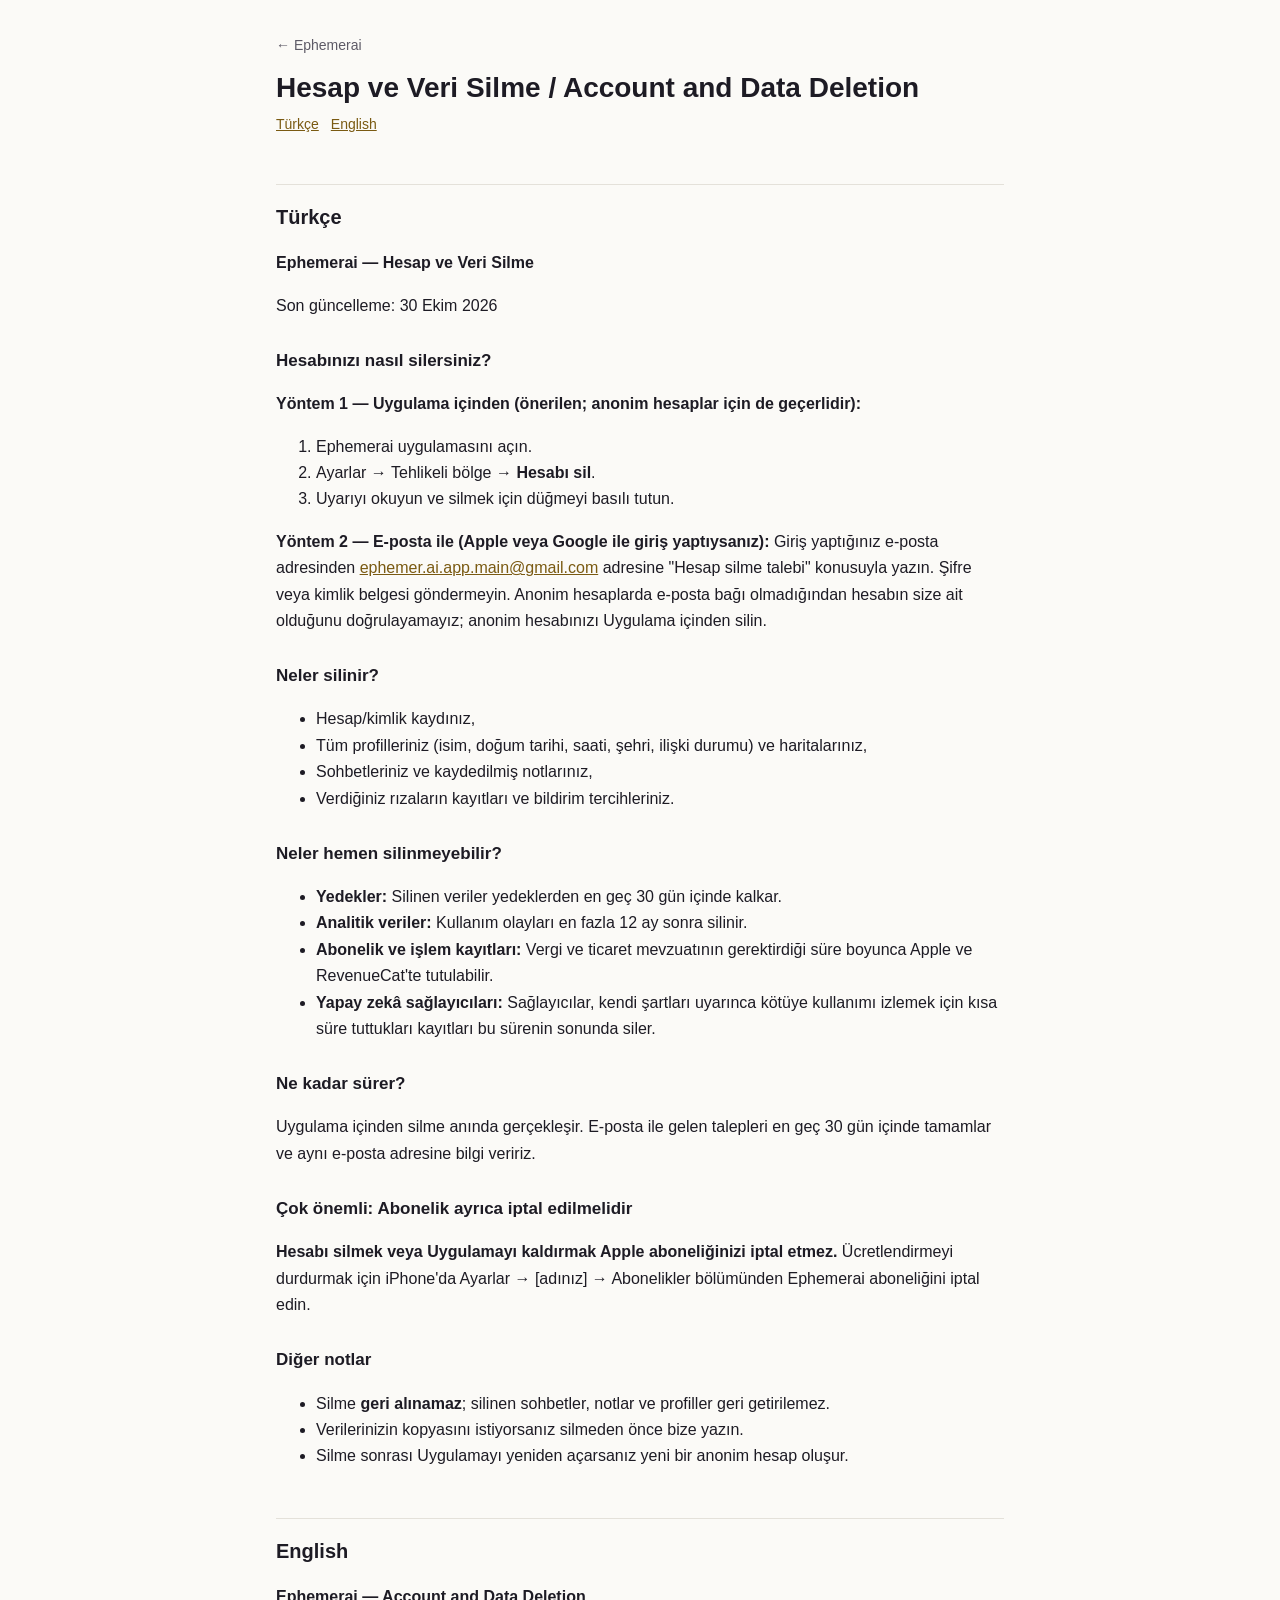
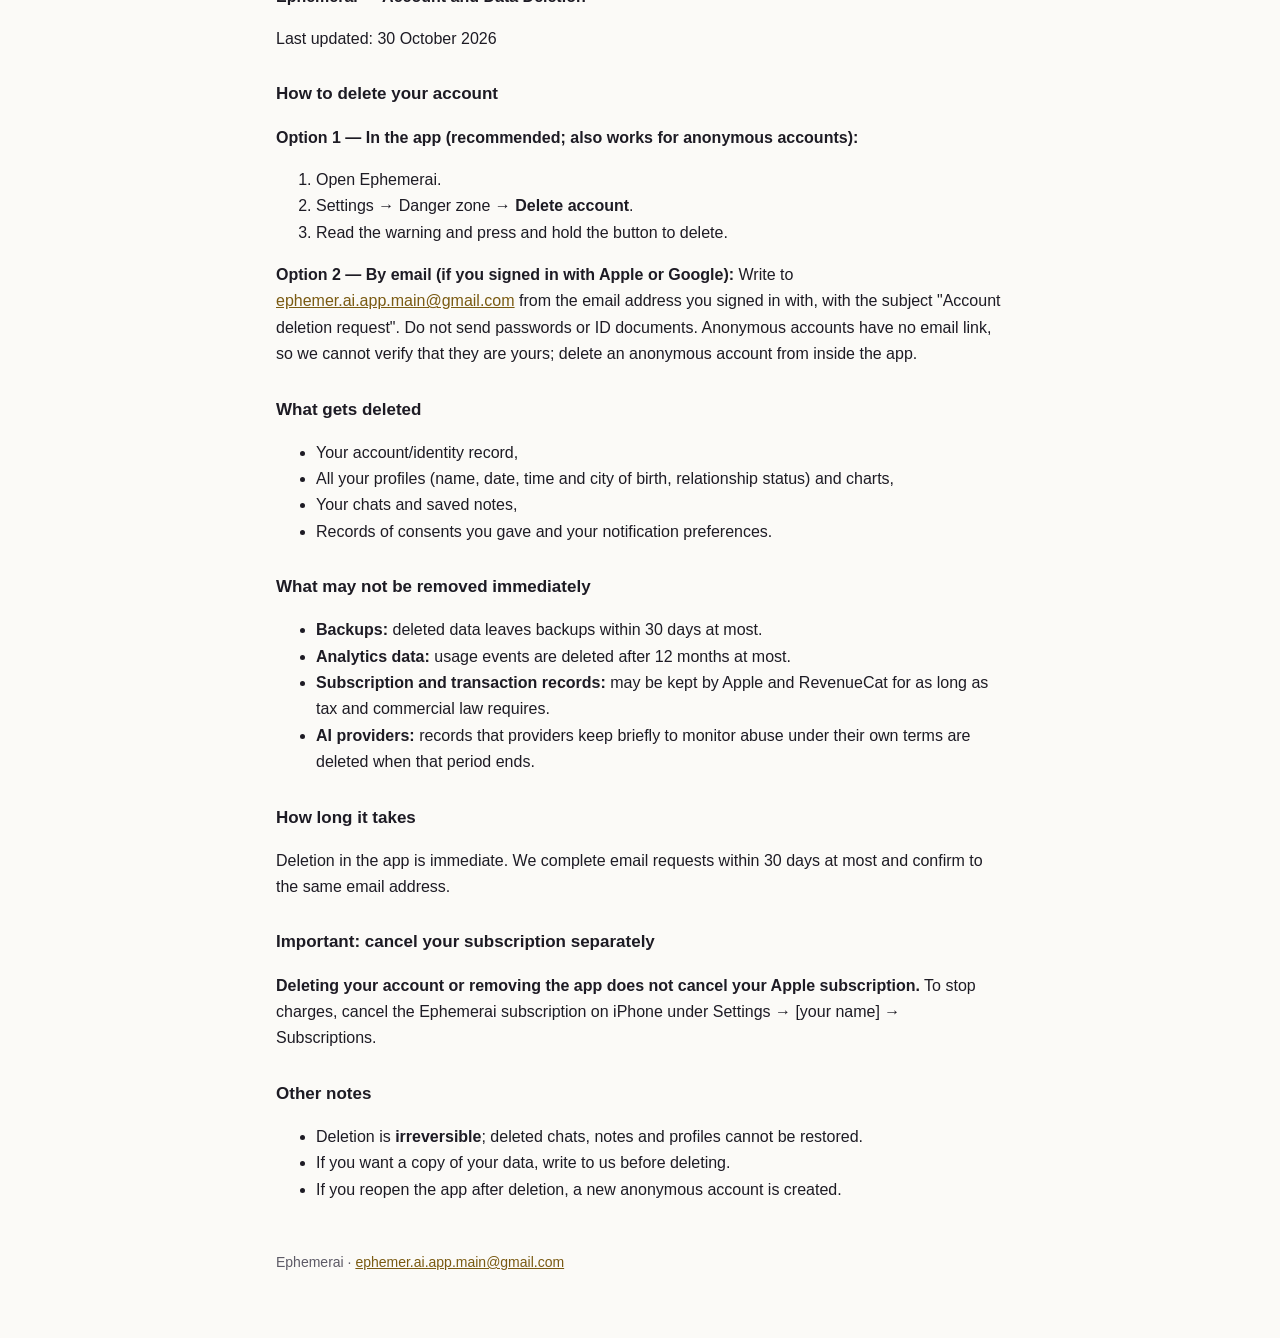
==== delete-account.html @ 2e111392 "Ephemerai legal pages" ====
<!doctype html>
<html lang="tr">
<head>
<meta charset="utf-8">
<meta name="viewport" content="width=device-width, initial-scale=1">
<title>Ephemerai — Account and Data Deletion</title>
<link rel="stylesheet" href="style.css">
</head>
<body>
<main>
<header><a class="home" href="index.html">← Ephemerai</a></header>
<h1>Hesap ve Veri Silme / Account and Data Deletion</h1>
<nav class="lang"><a href="#tr">Türkçe</a><a href="#en">English</a></nav>
<h2 id="tr">Türkçe</h2>
<p><strong>Ephemerai — Hesap ve Veri Silme</strong></p>
<p>Son güncelleme: 30 Ekim 2026</p>
<h3>Hesabınızı nasıl silersiniz?</h3>
<p><strong>Yöntem 1 — Uygulama içinden (önerilen; anonim hesaplar için de geçerlidir):</strong></p>
<ol><li>Ephemerai uygulamasını açın.</li><li>Ayarlar → Tehlikeli bölge → <strong>Hesabı sil</strong>.</li><li>Uyarıyı okuyun ve silmek için düğmeyi basılı tutun.</li></ol>
<p><strong>Yöntem 2 — E-posta ile (Apple veya Google ile giriş yaptıysanız):</strong> Giriş yaptığınız e-posta adresinden <a href="mailto:ephemer.ai.app.main@gmail.com">ephemer.ai.app.main@gmail.com</a> adresine "Hesap silme talebi" konusuyla yazın. Şifre veya kimlik belgesi göndermeyin. Anonim hesaplarda e-posta bağı olmadığından hesabın size ait olduğunu doğrulayamayız; anonim hesabınızı Uygulama içinden silin.</p>
<h3>Neler silinir?</h3>
<ul><li>Hesap/kimlik kaydınız,</li><li>Tüm profilleriniz (isim, doğum tarihi, saati, şehri, ilişki durumu) ve haritalarınız,</li><li>Sohbetleriniz ve kaydedilmiş notlarınız,</li><li>Verdiğiniz rızaların kayıtları ve bildirim tercihleriniz.</li></ul>
<h3>Neler hemen silinmeyebilir?</h3>
<ul><li><strong>Yedekler:</strong> Silinen veriler yedeklerden en geç 30 gün içinde kalkar.</li><li><strong>Analitik veriler:</strong> Kullanım olayları en fazla 12 ay sonra silinir.</li><li><strong>Abonelik ve işlem kayıtları:</strong> Vergi ve ticaret mevzuatının gerektirdiği süre boyunca Apple ve RevenueCat'te tutulabilir.</li><li><strong>Yapay zekâ sağlayıcıları:</strong> Sağlayıcılar, kendi şartları uyarınca kötüye kullanımı izlemek için kısa süre tuttukları kayıtları bu sürenin sonunda siler.</li></ul>
<h3>Ne kadar sürer?</h3>
<p>Uygulama içinden silme anında gerçekleşir. E-posta ile gelen talepleri en geç 30 gün içinde tamamlar ve aynı e-posta adresine bilgi veririz.</p>
<h3>Çok önemli: Abonelik ayrıca iptal edilmelidir</h3>
<p><strong>Hesabı silmek veya Uygulamayı kaldırmak Apple aboneliğinizi iptal etmez.</strong> Ücretlendirmeyi durdurmak için iPhone'da Ayarlar → [adınız] → Abonelikler bölümünden Ephemerai aboneliğini iptal edin.</p>
<h3>Diğer notlar</h3>
<ul><li>Silme <strong>geri alınamaz</strong>; silinen sohbetler, notlar ve profiller geri getirilemez.</li><li>Verilerinizin kopyasını istiyorsanız silmeden önce bize yazın.</li><li>Silme sonrası Uygulamayı yeniden açarsanız yeni bir anonim hesap oluşur.</li></ul>
<h2 id="en" lang="en">English</h2>
<div lang="en">
<p><strong>Ephemerai — Account and Data Deletion</strong></p>
<p>Last updated: 30 October 2026</p>
<h3>How to delete your account</h3>
<p><strong>Option 1 — In the app (recommended; also works for anonymous accounts):</strong></p>
<ol><li>Open Ephemerai.</li><li>Settings → Danger zone → <strong>Delete account</strong>.</li><li>Read the warning and press and hold the button to delete.</li></ol>
<p><strong>Option 2 — By email (if you signed in with Apple or Google):</strong> Write to <a href="mailto:ephemer.ai.app.main@gmail.com">ephemer.ai.app.main@gmail.com</a> from the email address you signed in with, with the subject "Account deletion request". Do not send passwords or ID documents. Anonymous accounts have no email link, so we cannot verify that they are yours; delete an anonymous account from inside the app.</p>
<h3>What gets deleted</h3>
<ul><li>Your account/identity record,</li><li>All your profiles (name, date, time and city of birth, relationship status) and charts,</li><li>Your chats and saved notes,</li><li>Records of consents you gave and your notification preferences.</li></ul>
<h3>What may not be removed immediately</h3>
<ul><li><strong>Backups:</strong> deleted data leaves backups within 30 days at most.</li><li><strong>Analytics data:</strong> usage events are deleted after 12 months at most.</li><li><strong>Subscription and transaction records:</strong> may be kept by Apple and RevenueCat for as long as tax and commercial law requires.</li><li><strong>AI providers:</strong> records that providers keep briefly to monitor abuse under their own terms are deleted when that period ends.</li></ul>
<h3>How long it takes</h3>
<p>Deletion in the app is immediate. We complete email requests within 30 days at most and confirm to the same email address.</p>
<h3>Important: cancel your subscription separately</h3>
<p><strong>Deleting your account or removing the app does not cancel your Apple subscription.</strong> To stop charges, cancel the Ephemerai subscription on iPhone under Settings → [your name] → Subscriptions.</p>
<h3>Other notes</h3>
<ul><li>Deletion is <strong>irreversible</strong>; deleted chats, notes and profiles cannot be restored.</li><li>If you want a copy of your data, write to us before deleting.</li><li>If you reopen the app after deletion, a new anonymous account is created.</li></ul>
</div>
<footer>Ephemerai · <a href="mailto:ephemer.ai.app.main@gmail.com">ephemer.ai.app.main@gmail.com</a></footer>
</main>
</body>
</html>
---- style.css ----
:root{--bg:#fbfaf7;--fg:#1d1b24;--muted:#5d5a66;--line:#e4e1da;--accent:#7a5a12;--card:#ffffff}
@media (prefers-color-scheme:dark){:root{--bg:#0f0e14;--fg:#ece9f2;--muted:#a9a5b4;--line:#2b2934;--accent:#e2c27a;--card:#17161e}}
*{box-sizing:border-box}
body{margin:0;background:var(--bg);color:var(--fg);font:16px/1.65 -apple-system,BlinkMacSystemFont,"Segoe UI",Roboto,sans-serif}
main{max-width:760px;margin:0 auto;padding:32px 16px 64px}
header a.home{color:var(--muted);text-decoration:none;font-size:14px}
h1{font-size:28px;line-height:1.25;margin:12px 0 4px}
h2{font-size:20px;margin:48px 0 8px;padding-top:16px;border-top:1px solid var(--line)}
h3{font-size:17px;margin:28px 0 6px}
p,li{color:var(--fg)} .lang{display:flex;gap:12px;margin:8px 0 24px;font-size:14px}
a{color:var(--accent)} code{font-size:14px}
.tw{overflow-x:auto;margin:12px 0}
table{border-collapse:collapse;width:100%;font-size:14px;background:var(--card)}
th,td{border:1px solid var(--line);padding:8px 10px;text-align:left;vertical-align:top}
th{color:var(--muted);font-weight:600}
.check{padding:12px;border:1px solid var(--line);border-radius:8px;background:var(--card)}
ul.index{list-style:none;padding:0} ul.index li{margin:10px 0}
footer{margin-top:48px;color:var(--muted);font-size:14px}
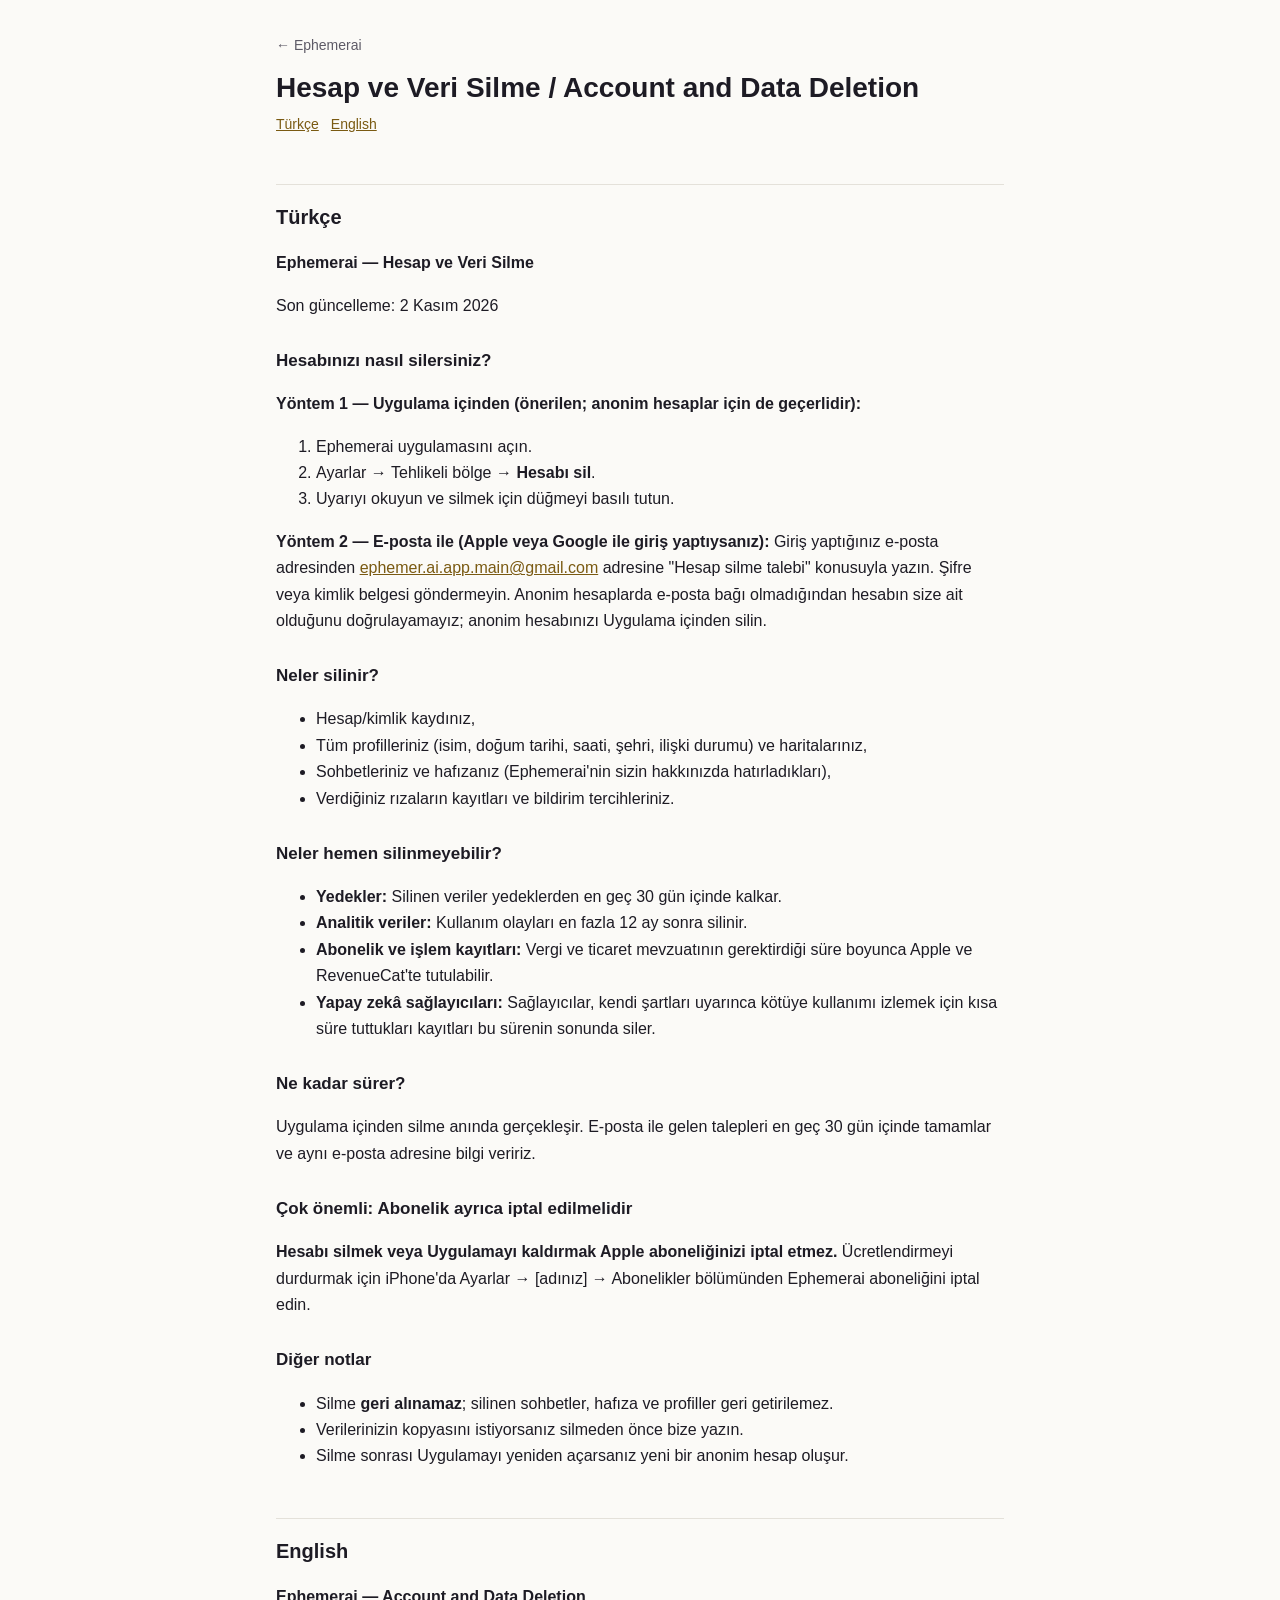
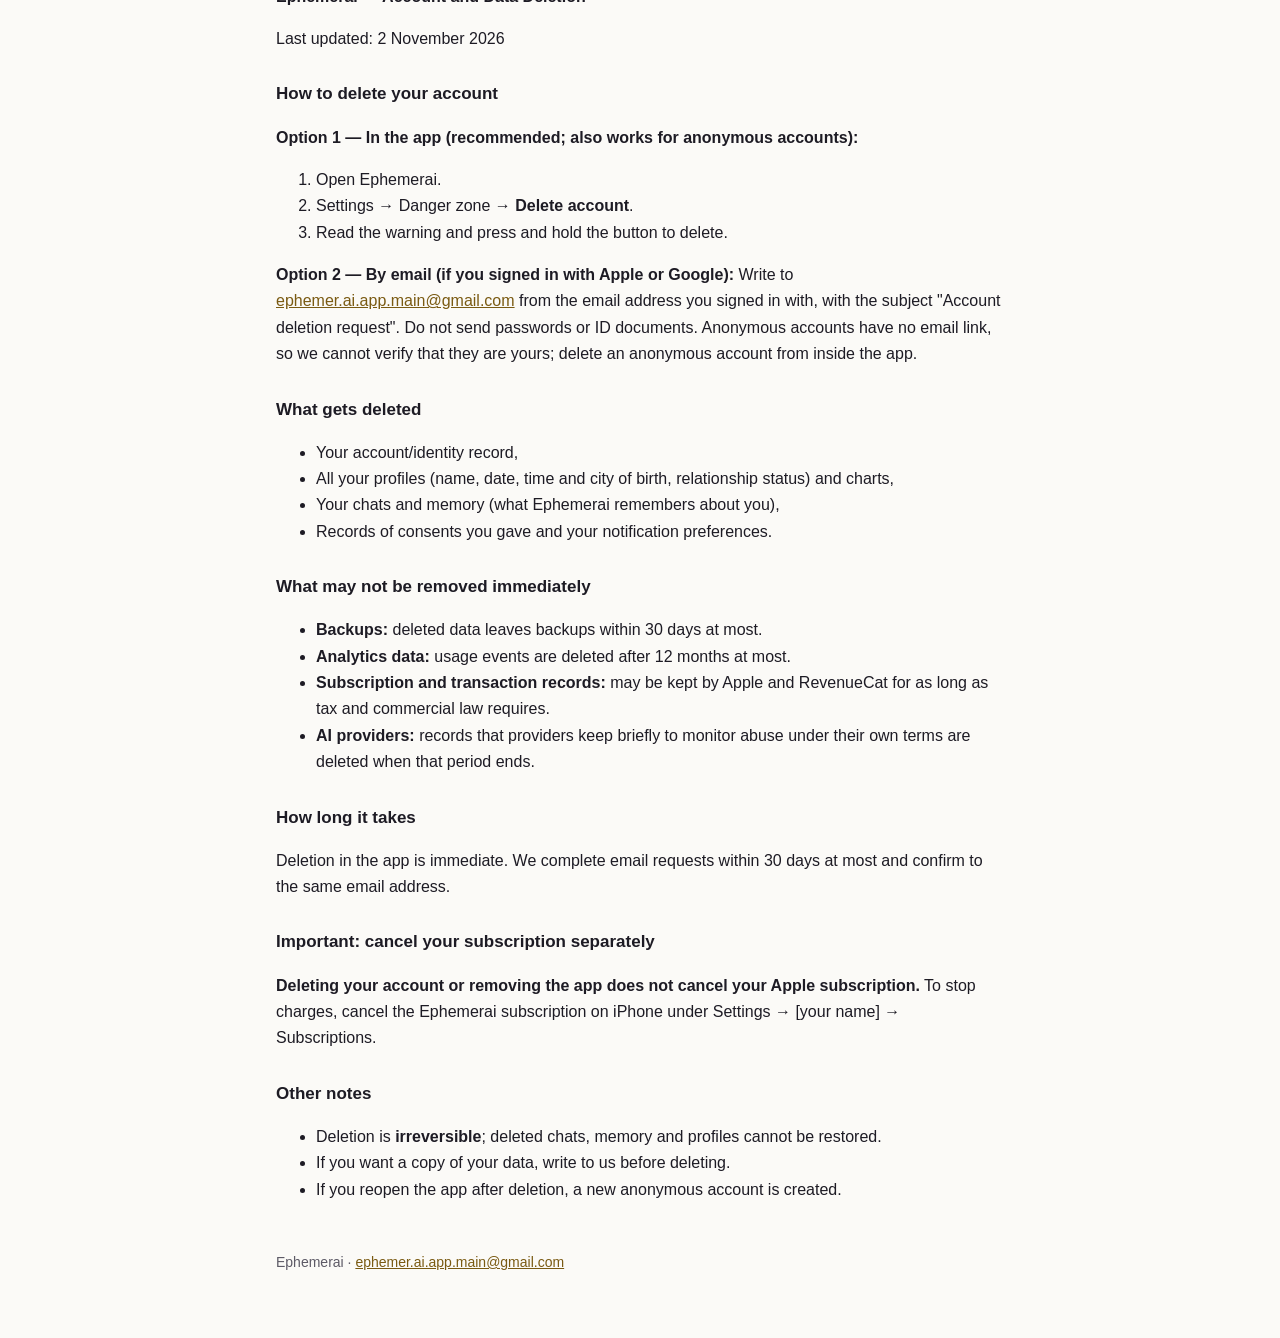
==== commit 5ed5772b: "P4.8: gizlilik, AI izni, hesap silme ve destek metinlerinde notlar -> hafiza; gizlilikte Hafiza para" ====
--- a/delete-account.html
+++ b/delete-account.html
@@ -13,13 +13,13 @@
 <nav class="lang"><a href="#tr">Türkçe</a><a href="#en">English</a></nav>
 <h2 id="tr">Türkçe</h2>
 <p><strong>Ephemerai — Hesap ve Veri Silme</strong></p>
-<p>Son güncelleme: 30 Ekim 2026</p>
+<p>Son güncelleme: 2 Kasım 2026</p>
 <h3>Hesabınızı nasıl silersiniz?</h3>
 <p><strong>Yöntem 1 — Uygulama içinden (önerilen; anonim hesaplar için de geçerlidir):</strong></p>
 <ol><li>Ephemerai uygulamasını açın.</li><li>Ayarlar → Tehlikeli bölge → <strong>Hesabı sil</strong>.</li><li>Uyarıyı okuyun ve silmek için düğmeyi basılı tutun.</li></ol>
 <p><strong>Yöntem 2 — E-posta ile (Apple veya Google ile giriş yaptıysanız):</strong> Giriş yaptığınız e-posta adresinden <a href="mailto:ephemer.ai.app.main@gmail.com">ephemer.ai.app.main@gmail.com</a> adresine "Hesap silme talebi" konusuyla yazın. Şifre veya kimlik belgesi göndermeyin. Anonim hesaplarda e-posta bağı olmadığından hesabın size ait olduğunu doğrulayamayız; anonim hesabınızı Uygulama içinden silin.</p>
 <h3>Neler silinir?</h3>
-<ul><li>Hesap/kimlik kaydınız,</li><li>Tüm profilleriniz (isim, doğum tarihi, saati, şehri, ilişki durumu) ve haritalarınız,</li><li>Sohbetleriniz ve kaydedilmiş notlarınız,</li><li>Verdiğiniz rızaların kayıtları ve bildirim tercihleriniz.</li></ul>
+<ul><li>Hesap/kimlik kaydınız,</li><li>Tüm profilleriniz (isim, doğum tarihi, saati, şehri, ilişki durumu) ve haritalarınız,</li><li>Sohbetleriniz ve hafızanız (Ephemerai'nin sizin hakkınızda hatırladıkları),</li><li>Verdiğiniz rızaların kayıtları ve bildirim tercihleriniz.</li></ul>
 <h3>Neler hemen silinmeyebilir?</h3>
 <ul><li><strong>Yedekler:</strong> Silinen veriler yedeklerden en geç 30 gün içinde kalkar.</li><li><strong>Analitik veriler:</strong> Kullanım olayları en fazla 12 ay sonra silinir.</li><li><strong>Abonelik ve işlem kayıtları:</strong> Vergi ve ticaret mevzuatının gerektirdiği süre boyunca Apple ve RevenueCat'te tutulabilir.</li><li><strong>Yapay zekâ sağlayıcıları:</strong> Sağlayıcılar, kendi şartları uyarınca kötüye kullanımı izlemek için kısa süre tuttukları kayıtları bu sürenin sonunda siler.</li></ul>
 <h3>Ne kadar sürer?</h3>
@@ -27,17 +27,17 @@
 <h3>Çok önemli: Abonelik ayrıca iptal edilmelidir</h3>
 <p><strong>Hesabı silmek veya Uygulamayı kaldırmak Apple aboneliğinizi iptal etmez.</strong> Ücretlendirmeyi durdurmak için iPhone'da Ayarlar → [adınız] → Abonelikler bölümünden Ephemerai aboneliğini iptal edin.</p>
 <h3>Diğer notlar</h3>
-<ul><li>Silme <strong>geri alınamaz</strong>; silinen sohbetler, notlar ve profiller geri getirilemez.</li><li>Verilerinizin kopyasını istiyorsanız silmeden önce bize yazın.</li><li>Silme sonrası Uygulamayı yeniden açarsanız yeni bir anonim hesap oluşur.</li></ul>
+<ul><li>Silme <strong>geri alınamaz</strong>; silinen sohbetler, hafıza ve profiller geri getirilemez.</li><li>Verilerinizin kopyasını istiyorsanız silmeden önce bize yazın.</li><li>Silme sonrası Uygulamayı yeniden açarsanız yeni bir anonim hesap oluşur.</li></ul>
 <h2 id="en" lang="en">English</h2>
 <div lang="en">
 <p><strong>Ephemerai — Account and Data Deletion</strong></p>
-<p>Last updated: 30 October 2026</p>
+<p>Last updated: 2 November 2026</p>
 <h3>How to delete your account</h3>
 <p><strong>Option 1 — In the app (recommended; also works for anonymous accounts):</strong></p>
 <ol><li>Open Ephemerai.</li><li>Settings → Danger zone → <strong>Delete account</strong>.</li><li>Read the warning and press and hold the button to delete.</li></ol>
 <p><strong>Option 2 — By email (if you signed in with Apple or Google):</strong> Write to <a href="mailto:ephemer.ai.app.main@gmail.com">ephemer.ai.app.main@gmail.com</a> from the email address you signed in with, with the subject "Account deletion request". Do not send passwords or ID documents. Anonymous accounts have no email link, so we cannot verify that they are yours; delete an anonymous account from inside the app.</p>
 <h3>What gets deleted</h3>
-<ul><li>Your account/identity record,</li><li>All your profiles (name, date, time and city of birth, relationship status) and charts,</li><li>Your chats and saved notes,</li><li>Records of consents you gave and your notification preferences.</li></ul>
+<ul><li>Your account/identity record,</li><li>All your profiles (name, date, time and city of birth, relationship status) and charts,</li><li>Your chats and memory (what Ephemerai remembers about you),</li><li>Records of consents you gave and your notification preferences.</li></ul>
 <h3>What may not be removed immediately</h3>
 <ul><li><strong>Backups:</strong> deleted data leaves backups within 30 days at most.</li><li><strong>Analytics data:</strong> usage events are deleted after 12 months at most.</li><li><strong>Subscription and transaction records:</strong> may be kept by Apple and RevenueCat for as long as tax and commercial law requires.</li><li><strong>AI providers:</strong> records that providers keep briefly to monitor abuse under their own terms are deleted when that period ends.</li></ul>
 <h3>How long it takes</h3>
@@ -45,7 +45,7 @@
 <h3>Important: cancel your subscription separately</h3>
 <p><strong>Deleting your account or removing the app does not cancel your Apple subscription.</strong> To stop charges, cancel the Ephemerai subscription on iPhone under Settings → [your name] → Subscriptions.</p>
 <h3>Other notes</h3>
-<ul><li>Deletion is <strong>irreversible</strong>; deleted chats, notes and profiles cannot be restored.</li><li>If you want a copy of your data, write to us before deleting.</li><li>If you reopen the app after deletion, a new anonymous account is created.</li></ul>
+<ul><li>Deletion is <strong>irreversible</strong>; deleted chats, memory and profiles cannot be restored.</li><li>If you want a copy of your data, write to us before deleting.</li><li>If you reopen the app after deletion, a new anonymous account is created.</li></ul>
 </div>
 <footer>Ephemerai · <a href="mailto:ephemer.ai.app.main@gmail.com">ephemer.ai.app.main@gmail.com</a></footer>
 </main>
